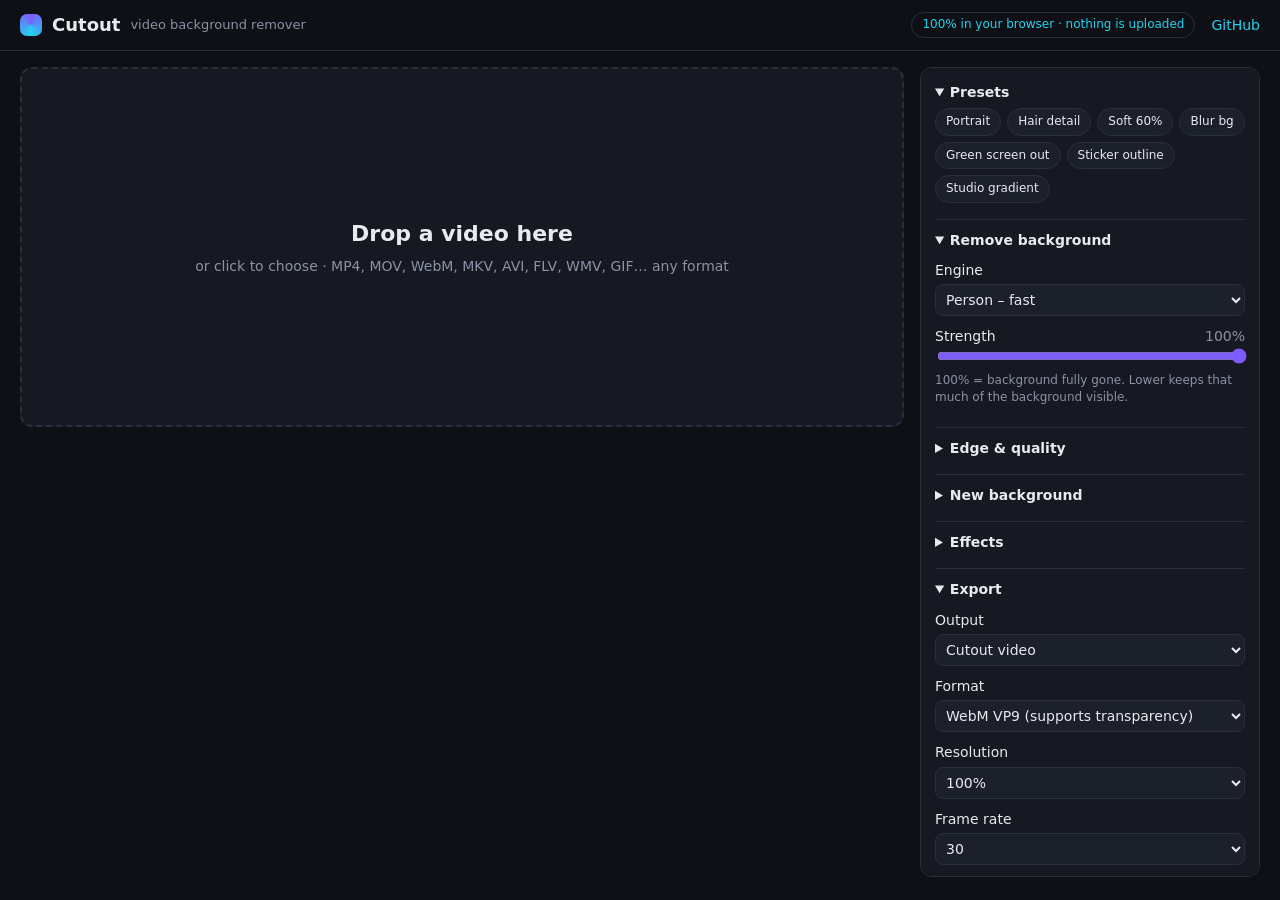
==== public/index.html @ 80744e6e "Add in-browser video background remover" ====
<!doctype html>
<html lang="en">
<head>
<meta charset="utf-8">
<meta name="viewport" content="width=device-width, initial-scale=1">
<title>Cutout – Video Background Remover</title>
<meta name="description" content="Remove video backgrounds in your browser. Any format, no upload, no signup. Adjustable strength, edge control, chroma key, transparent WebM export.">
<link rel="stylesheet" href="css/style.css">
</head>
<body>
<header class="top">
  <div class="brand"><span class="logo"></span> Cutout <small>video background remover</small></div>
  <div class="top-r">
    <span class="badge">100% in your browser · nothing is uploaded</span>
    <a href="https://github.com/atharva-khewle/video-bg-remover" target="_blank" rel="noopener">GitHub</a>
  </div>
</header>

<main class="layout">
  <section class="stage">
    <div id="drop" class="drop">
      <input id="file" type="file" accept="video/*,image/gif,.mkv,.avi,.flv,.wmv,.ts,.3gp,.mpg,.mpeg,.m2ts,.mts,.vob,.ogv,.mov,.m4v,.webm,.mp4">
      <div class="drop-in">
        <div class="big">Drop a video here</div>
        <div class="muted">or click to choose · MP4, MOV, WebM, MKV, AVI, FLV, WMV, GIF… any format</div>      </div>
    </div>

    <div id="player" class="player hidden">
      <div class="canvas-wrap" id="canvasWrap"><canvas id="out"></canvas><div id="busy" class="busy hidden"><div class="spin"></div><div id="busyText"></div><div class="bar"><i id="busyBar"></i></div></div></div>
      <div class="transport">
        <button id="play" title="Space">▶</button>
        <input id="seek" type="range" min="0" max="1000" value="0">
        <span id="time" class="muted">0:00 / 0:00</span>
        <button id="snap" title="Save current frame as PNG">PNG frame</button>
        <button id="newFile" class="ghost">New video</button>
      </div>
      <div class="views seg" id="views">
        <button data-view="result" class="on">Result</button>
        <button data-view="original">Original</button>
        <button data-view="mask">Matte</button>
        <button data-view="split">Split</button>
        <label class="inline"><input type="checkbox" data-k="checker" checked> checkerboard</label>
      </div>
    </div>

    <div id="exportCard" class="card hidden"></div>
  </section>

  <aside class="panel">
    <details open>
      <summary>Presets</summary>
      <div class="chips" id="presets"></div>
    </details>

    <details open>
      <summary>Remove background</summary>
      <label>Engine
        <select data-k="engine">
          <option value="selfie">Person – fast</option>
          <option value="multiclass">Person – detailed (hair, clothes)</option>
          <option value="deeplab">Objects / animals / vehicles</option>
          <option value="chroma">Chroma key (green/blue screen)</option>
        </select>
      </label>
      <div id="deeplabBox" class="hidden"><div class="muted">Keep these classes</div><div class="chips" id="classes"></div></div>
      <div id="chromaBox" class="hidden">
        <label>Key color <input type="color" data-k="keyColor"> <button id="pick" class="ghost sm" type="button">Pick from video</button></label>
        <label>Similarity <output></output><input type="range" data-k="keySim" min="0" max="0.8" step="0.01"></label>
        <label>Smoothness <output></output><input type="range" data-k="keySmooth" min="0" max="0.6" step="0.01"></label>
      </div>
      <label>Strength <output></output>
        <input type="range" data-k="strength" min="0" max="1" step="0.01">
        <span class="hint">100% = background fully gone. Lower keeps that much of the background visible.</span>
      </label>
    </details>

    <details>
      <summary>Edge &amp; quality</summary>
      <label>Edge shift <output></output><input type="range" data-k="edgeShift" min="-0.4" max="0.4" step="0.01"><span class="hint">+ grows subject, − shrinks it</span></label>
      <label>Edge softness <output></output><input type="range" data-k="softness" min="0.02" max="1" step="0.01"></label>
      <label>Feather <output></output><input type="range" data-k="feather" min="0" max="20" step="0.5"></label>
      <label>Temporal smoothing <output></output><input type="range" data-k="temporal" min="0" max="0.9" step="0.05"><span class="hint">Reduces flicker between frames</span></label>
      <label class="inline"><input type="checkbox" data-k="invert"> Invert (remove subject, keep background)</label>
    </details>

    <details>
      <summary>New background</summary>
      <label>Type
        <select data-k="bgType">
          <option value="transparent">Transparent</option>
          <option value="color">Solid color</option>
          <option value="gradient">Gradient</option>
          <option value="blur">Blurred original</option>
          <option value="image">Image</option>
        </select>
      </label>
      <div class="row">
        <label class="inline">Color <input type="color" data-k="bgColor"></label>
        <label class="inline">Color 2 <input type="color" data-k="bgColor2"></label>
        <button class="ghost sm" data-bg="#00ff00">Green</button>
        <button class="ghost sm" data-bg="#0000ff">Blue</button>
        <button class="ghost sm" data-bg="#ffffff">White</button>
        <button class="ghost sm" data-bg="#000000">Black</button>
      </div>
      <label>Blur amount <output></output><input type="range" data-k="bgBlur" min="2" max="60" step="1"></label>
      <label>Dim <output></output><input type="range" data-k="bgDim" min="0.2" max="1.2" step="0.05"></label>
      <label>Background image <input type="file" id="bgFile" accept="image/*"></label>
    </details>

    <details>
      <summary>Effects</summary>
      <label>Outline <output></output><input type="range" data-k="outline" min="0" max="12" step="1"></label>
      <label class="inline">Outline color <input type="color" data-k="outlineColor"></label>
      <label>Drop shadow <output></output><input type="range" data-k="shadow" min="0" max="40" step="1"></label>
    </details>

    <details open>
      <summary>Export</summary>
      <label>Output
        <select data-k="outMode"><option value="result">Cutout video</option><option value="mask">Matte (black/white mask)</option></select>
      </label>
      <label>Format <select id="fmt" data-k="format"></select></label>
      <label>Resolution <select data-k="scale"><option value="1">100%</option><option value="0.75">75%</option><option value="0.5">50%</option><option value="0.25">25%</option></select></label>
      <label>Frame rate <select data-k="fps"><option value="24">24</option><option value="30">30</option><option value="60">60</option></select></label>
      <label>Quality <select data-k="bitrate"><option value="3">Low (3 Mbps)</option><option value="8">Medium (8 Mbps)</option><option value="16">High (16 Mbps)</option><option value="30">Max (30 Mbps)</option></select></label>
      <label class="inline"><input type="checkbox" data-k="audio"> Include audio</label>
      <button id="exportBtn" class="primary">Remove background &amp; export</button>
      <div class="hint">Processing runs in real time and needs this tab visible. Transparent output needs WebM (Chrome/Edge/Firefox-recording).</div>
      <button id="reset" class="ghost sm">Reset all settings</button>
    </details>
  </aside>
</main>

<video id="video" playsinline crossorigin="anonymous"></video>
<script type="module" src="js/app.js"></script>
</body>
</html>
---- public/css/style.css ----
:root{
  --bg:#0e1015;--panel:#161922;--card:#1c202b;--line:#2a2f3d;--fg:#e8eaf0;--muted:#8b92a6;
  --accent:#7c5cff;--accent2:#22d3ee;--r:12px;
}
*{box-sizing:border-box}
html,body{margin:0;background:var(--bg);color:var(--fg);font:14px/1.45 system-ui,-apple-system,Segoe UI,Roboto,sans-serif}
.hidden{display:none!important}
.muted{color:var(--muted)}
a{color:var(--accent2);text-decoration:none}
.top{display:flex;justify-content:space-between;align-items:center;padding:12px 20px;border-bottom:1px solid var(--line);gap:12px;flex-wrap:wrap}
.brand{font-weight:700;font-size:18px;display:flex;align-items:center;gap:10px}
.brand small{font-weight:400;color:var(--muted);font-size:13px}
.logo{width:22px;height:22px;border-radius:7px;background:conic-gradient(var(--accent),var(--accent2),var(--accent))}
.top-r{display:flex;gap:16px;align-items:center}
.badge{font-size:12px;color:var(--accent2);border:1px solid var(--line);padding:3px 10px;border-radius:99px}
.layout{display:grid;grid-template-columns:minmax(0,1fr) 340px;gap:16px;padding:16px 20px;max-width:1500px;margin:auto}
@media(max-width:900px){.layout{grid-template-columns:1fr;padding:12px}}
.drop{position:relative;border:2px dashed var(--line);border-radius:var(--r);min-height:360px;display:grid;place-items:center;text-align:center;background:var(--panel);transition:.15s}
.drop.over{border-color:var(--accent);background:#1a1c2c}
.drop input{position:absolute;inset:0;opacity:0;cursor:pointer;width:100%;height:100%}
.drop .big{font-size:22px;font-weight:600;margin-bottom:6px}
.drop button{position:relative;z-index:2;margin-top:16px}
.player{background:var(--panel);border-radius:var(--r);padding:12px;border:1px solid var(--line)}
.canvas-wrap{position:relative;display:grid;place-items:center;border-radius:8px;overflow:hidden;background:#000;min-height:200px}
.canvas-wrap.checker{background:conic-gradient(#2b2f3b 25%,#3a3f4e 0 50%,#2b2f3b 0 75%,#3a3f4e 0) 0 0/24px 24px}
#out{max-width:100%;max-height:68vh;display:block}
.busy{position:absolute;inset:0;background:#000b;display:grid;place-content:center;justify-items:center;gap:10px;text-align:center;padding:20px}
.spin{width:30px;height:30px;border:3px solid #fff3;border-top-color:var(--accent2);border-radius:50%;animation:s 1s linear infinite}
@keyframes s{to{transform:rotate(360deg)}}
.bar{width:260px;height:6px;border-radius:9px;background:#fff2;overflow:hidden}
.bar i{display:block;height:100%;width:0;background:linear-gradient(90deg,var(--accent),var(--accent2))}
.transport{display:flex;gap:10px;align-items:center;margin-top:10px}
.transport input[type=range]{flex:1}
.views{margin-top:10px;display:flex;gap:6px;align-items:center;flex-wrap:wrap}
.seg button.on{background:var(--accent);border-color:var(--accent)}
button,select,input[type=text]{font:inherit}
button{background:var(--card);color:var(--fg);border:1px solid var(--line);border-radius:8px;padding:7px 12px;cursor:pointer}
button:hover{border-color:var(--accent)}
button.ghost{background:transparent}
button.sm{padding:3px 8px;font-size:12px}
button.primary{background:linear-gradient(90deg,var(--accent),#5b8cff);border:0;font-weight:600;padding:11px;width:100%;margin-top:6px}
button:disabled{opacity:.5;cursor:not-allowed}
.panel{background:var(--panel);border:1px solid var(--line);border-radius:var(--r);padding:4px 14px;align-self:start;max-height:calc(100vh - 90px);overflow:auto;position:sticky;top:12px}
@media(max-width:900px){.panel{position:static;max-height:none}}
details{border-bottom:1px solid var(--line);padding:10px 0}
details:last-child{border:0}
summary{cursor:pointer;font-weight:600;margin-bottom:6px}
.panel label{display:block;margin:10px 0;position:relative}
.panel label.inline{display:flex;gap:8px;align-items:center}
.panel label output{float:right;color:var(--muted);font-variant-numeric:tabular-nums}
.panel select,.panel input[type=file]{width:100%;margin-top:4px;background:var(--card);color:var(--fg);border:1px solid var(--line);border-radius:8px;padding:6px}
.panel input[type=range],.transport input[type=range]{width:100%;accent-color:var(--accent)}
input[type=color]{width:34px;height:26px;border:1px solid var(--line);background:none;padding:0;border-radius:6px}
.hint{display:block;color:var(--muted);font-size:12px;margin-top:2px}
.row{display:flex;gap:6px;flex-wrap:wrap;align-items:center}
.chips{display:flex;flex-wrap:wrap;gap:6px;margin:6px 0}
.chips button,.chips label{border-radius:99px;padding:4px 10px;font-size:12px}
.chips label{margin:0!important;border:1px solid var(--line);cursor:pointer;display:inline-flex!important;gap:4px;align-items:center}
.chips label:has(input:checked){background:var(--accent);border-color:var(--accent)}
.chips label input{display:none}
.card{background:var(--panel);border:1px solid var(--line);border-radius:var(--r);padding:14px;margin-top:14px}
.card video{max-width:100%;max-height:50vh;border-radius:8px;background:conic-gradient(#2b2f3b 25%,#3a3f4e 0 50%,#2b2f3b 0 75%,#3a3f4e 0) 0 0/24px 24px}
.card .row{margin-top:10px}
#video{position:fixed;left:-9999px;top:0;width:2px;height:2px;opacity:0;pointer-events:none}
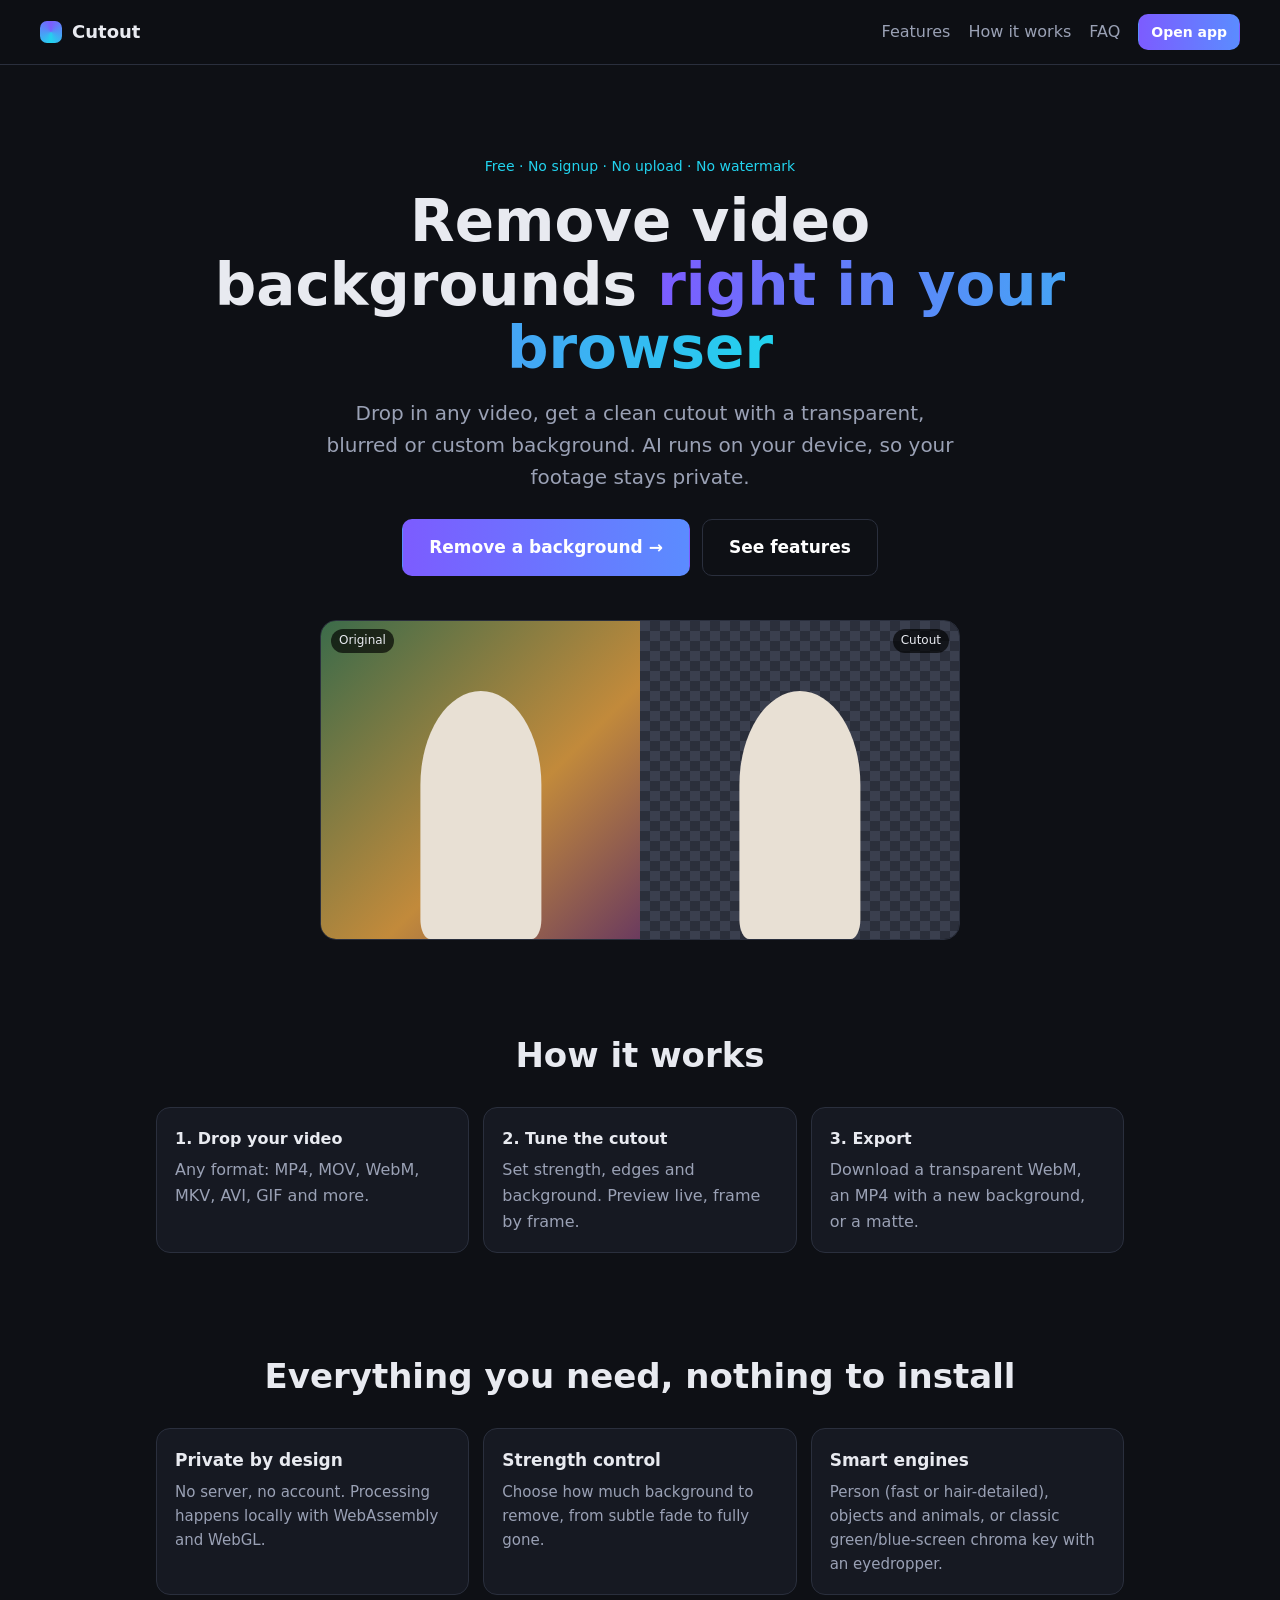
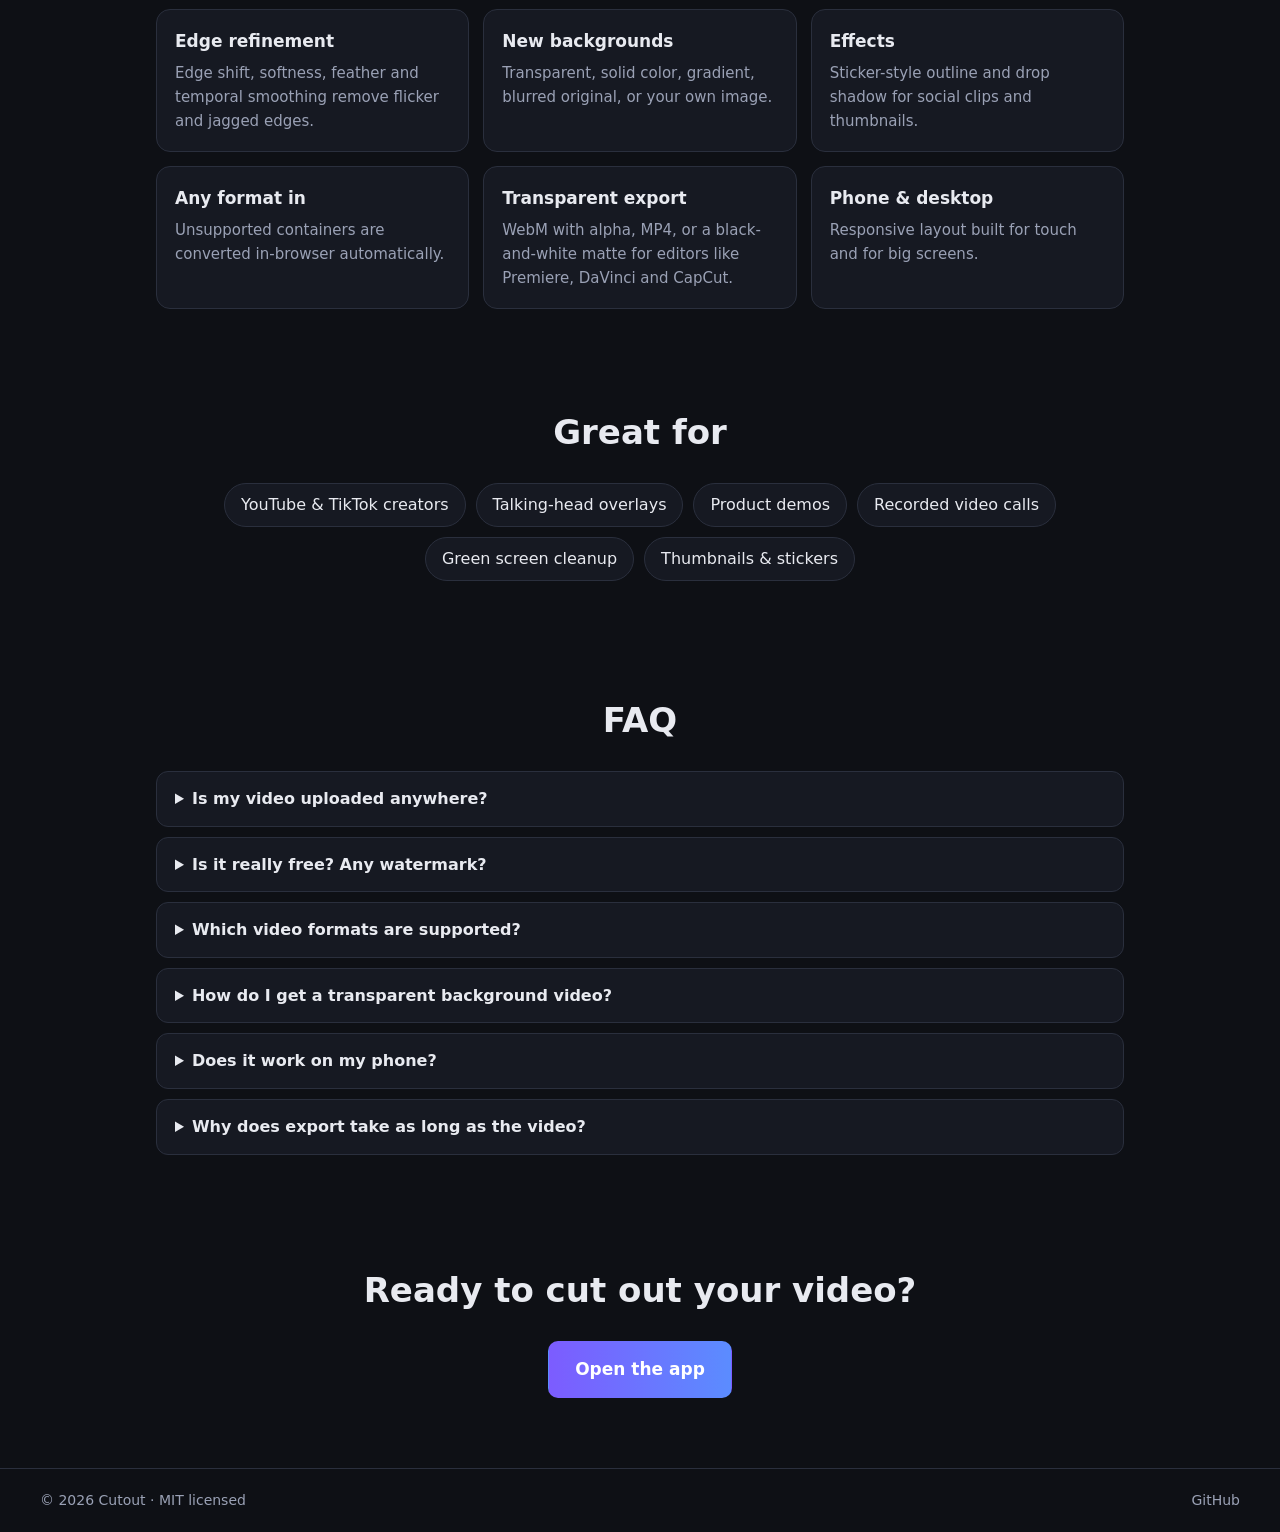
==== commit 6ef20c63: "Add SEO landing page, move app to /app, mobile-friendly layout" ====
--- a/public/index.html
+++ b/public/index.html
@@ -2,136 +2,92 @@
 <html lang="en">
 <head>
 <meta charset="utf-8">
-<meta name="viewport" content="width=device-width, initial-scale=1">
-<title>Cutout – Video Background Remover</title>
-<meta name="description" content="Remove video backgrounds in your browser. Any format, no upload, no signup. Adjustable strength, edge control, chroma key, transparent WebM export.">
-<link rel="stylesheet" href="css/style.css">
+<meta name="viewport" content="width=device-width, initial-scale=1, viewport-fit=cover">
+<meta name="theme-color" content="#0e1015">
+<title>Free Video Background Remover – Online, No Signup, Private | Cutout</title>
+<meta name="description" content="Remove the background from any video free in your browser. No signup, no upload, no watermark. Export transparent WebM, adjust strength and edges, chroma key, blur or replace backgrounds.">
+<link rel="canonical" href="https://video-bg-remover.ak-projects-101.workers.dev/">
+<meta property="og:type" content="website">
+<meta property="og:title" content="Free Video Background Remover – runs in your browser">
+<meta property="og:description" content="No signup, no upload, no watermark. Remove video backgrounds with AI, right on your device.">
+<meta property="og:url" content="https://video-bg-remover.ak-projects-101.workers.dev/">
+<meta name="twitter:card" content="summary">
+<link rel="stylesheet" href="css/landing.css">
+<script type="application/ld+json">
+{"@context":"https://schema.org","@graph":[
+{"@type":"WebApplication","name":"Cutout – Video Background Remover","url":"https://video-bg-remover.ak-projects-101.workers.dev/","applicationCategory":"MultimediaApplication","operatingSystem":"Any (modern browser)","offers":{"@type":"Offer","price":"0","priceCurrency":"USD"},"description":"Free in-browser video background remover with adjustable strength, chroma key and transparent WebM export."},
+{"@type":"FAQPage","mainEntity":[
+{"@type":"Question","name":"Is my video uploaded anywhere?","acceptedAnswer":{"@type":"Answer","text":"No. All processing runs locally in your browser with WebAssembly and WebGL. Your video never leaves your device."}},
+{"@type":"Question","name":"Is it really free? Is there a watermark?","acceptedAnswer":{"@type":"Answer","text":"It is free, needs no account and adds no watermark."}},
+{"@type":"Question","name":"Which video formats are supported?","acceptedAnswer":{"@type":"Answer","text":"MP4, MOV, WebM, MKV, AVI, FLV, WMV, GIF and more. Formats your browser cannot play are converted automatically in the browser."}},
+{"@type":"Question","name":"How do I get a transparent background video?","acceptedAnswer":{"@type":"Answer","text":"Keep the background set to Transparent and export as WebM (VP9 or VP8). WebM keeps the alpha channel."}},
+{"@type":"Question","name":"Does it work on my phone?","acceptedAnswer":{"@type":"Answer","text":"Yes, on modern mobile browsers. Chrome on Android works best; long or high-resolution clips process faster on a laptop."}}
+]}]}
+</script>
 </head>
 <body>
-<header class="top">
-  <div class="brand"><span class="logo"></span> Cutout <small>video background remover</small></div>
-  <div class="top-r">
-    <span class="badge">100% in your browser · nothing is uploaded</span>
-    <a href="https://github.com/atharva-khewle/video-bg-remover" target="_blank" rel="noopener">GitHub</a>
-  </div>
+<header class="nav">
+  <a class="brand" href="/"><span class="logo"></span> Cutout</a>
+  <nav><a href="#features">Features</a><a href="#how">How it works</a><a href="#faq">FAQ</a><a class="btn sm" href="app/">Open app</a></nav>
 </header>
 
-<main class="layout">
-  <section class="stage">
-    <div id="drop" class="drop">
-      <input id="file" type="file" accept="video/*,image/gif,.mkv,.avi,.flv,.wmv,.ts,.3gp,.mpg,.mpeg,.m2ts,.mts,.vob,.ogv,.mov,.m4v,.webm,.mp4">
-      <div class="drop-in">
-        <div class="big">Drop a video here</div>
-        <div class="muted">or click to choose · MP4, MOV, WebM, MKV, AVI, FLV, WMV, GIF… any format</div>      </div>
-    </div>
+<main>
+<section class="hero">
+  <p class="eyebrow">Free · No signup · No upload · No watermark</p>
+  <h1>Remove video backgrounds <span class="grad">right in your browser</span></h1>
+  <p class="lead">Drop in any video, get a clean cutout with a transparent, blurred or custom background. AI runs on your device, so your footage stays private.</p>
+  <div class="cta"><a class="btn big" href="app/">Remove a background →</a><a class="btn ghost big" href="#features">See features</a></div>
+  <div class="demo" aria-hidden="true">
+    <div class="half orig"><div class="person"></div><span class="demo-label">Original</span></div>
+    <div class="half cut"><div class="person"></div><span class="demo-label r">Cutout</span></div>
+  </div>
+</section>
 
-    <div id="player" class="player hidden">
-      <div class="canvas-wrap" id="canvasWrap"><canvas id="out"></canvas><div id="busy" class="busy hidden"><div class="spin"></div><div id="busyText"></div><div class="bar"><i id="busyBar"></i></div></div></div>
-      <div class="transport">
-        <button id="play" title="Space">▶</button>
-        <input id="seek" type="range" min="0" max="1000" value="0">
-        <span id="time" class="muted">0:00 / 0:00</span>
-        <button id="snap" title="Save current frame as PNG">PNG frame</button>
-        <button id="newFile" class="ghost">New video</button>
-      </div>
-      <div class="views seg" id="views">
-        <button data-view="result" class="on">Result</button>
-        <button data-view="original">Original</button>
-        <button data-view="mask">Matte</button>
-        <button data-view="split">Split</button>
-        <label class="inline"><input type="checkbox" data-k="checker" checked> checkerboard</label>
-      </div>
-    </div>
+<section id="how" class="wrap">
+  <h2>How it works</h2>
+  <ol class="steps">
+    <li><b>1. Drop your video</b><span>Any format: MP4, MOV, WebM, MKV, AVI, GIF and more.</span></li>
+    <li><b>2. Tune the cutout</b><span>Set strength, edges and background. Preview live, frame by frame.</span></li>
+    <li><b>3. Export</b><span>Download a transparent WebM, an MP4 with a new background, or a matte.</span></li>
+  </ol>
+</section>
 
-    <div id="exportCard" class="card hidden"></div>
-  </section>
+<section id="features" class="wrap">
+  <h2>Everything you need, nothing to install</h2>
+  <div class="grid">
+    <article><h3>Private by design</h3><p>No server, no account. Processing happens locally with WebAssembly and WebGL.</p></article>
+    <article><h3>Strength control</h3><p>Choose how much background to remove, from subtle fade to fully gone.</p></article>
+    <article><h3>Smart engines</h3><p>Person (fast or hair-detailed), objects and animals, or classic green/blue-screen chroma key with an eyedropper.</p></article>
+    <article><h3>Edge refinement</h3><p>Edge shift, softness, feather and temporal smoothing remove flicker and jagged edges.</p></article>
+    <article><h3>New backgrounds</h3><p>Transparent, solid color, gradient, blurred original, or your own image.</p></article>
+    <article><h3>Effects</h3><p>Sticker-style outline and drop shadow for social clips and thumbnails.</p></article>
+    <article><h3>Any format in</h3><p>Unsupported containers are converted in-browser automatically.</p></article>
+    <article><h3>Transparent export</h3><p>WebM with alpha, MP4, or a black-and-white matte for editors like Premiere, DaVinci and CapCut.</p></article>
+    <article><h3>Phone &amp; desktop</h3><p>Responsive layout built for touch and for big screens.</p></article>
+  </div>
+</section>
 
-  <aside class="panel">
-    <details open>
-      <summary>Presets</summary>
-      <div class="chips" id="presets"></div>
-    </details>
+<section class="wrap">
+  <h2>Great for</h2>
+  <ul class="tags"><li>YouTube &amp; TikTok creators</li><li>Talking-head overlays</li><li>Product demos</li><li>Recorded video calls</li><li>Green screen cleanup</li><li>Thumbnails &amp; stickers</li></ul>
+</section>
 
-    <details open>
-      <summary>Remove background</summary>
-      <label>Engine
-        <select data-k="engine">
-          <option value="selfie">Person – fast</option>
-          <option value="multiclass">Person – detailed (hair, clothes)</option>
-          <option value="deeplab">Objects / animals / vehicles</option>
-          <option value="chroma">Chroma key (green/blue screen)</option>
-        </select>
-      </label>
-      <div id="deeplabBox" class="hidden"><div class="muted">Keep these classes</div><div class="chips" id="classes"></div></div>
-      <div id="chromaBox" class="hidden">
-        <label>Key color <input type="color" data-k="keyColor"> <button id="pick" class="ghost sm" type="button">Pick from video</button></label>
-        <label>Similarity <output></output><input type="range" data-k="keySim" min="0" max="0.8" step="0.01"></label>
-        <label>Smoothness <output></output><input type="range" data-k="keySmooth" min="0" max="0.6" step="0.01"></label>
-      </div>
-      <label>Strength <output></output>
-        <input type="range" data-k="strength" min="0" max="1" step="0.01">
-        <span class="hint">100% = background fully gone. Lower keeps that much of the background visible.</span>
-      </label>
-    </details>
+<section id="faq" class="wrap">
+  <h2>FAQ</h2>
+  <details><summary>Is my video uploaded anywhere?</summary><p>No. Everything runs locally in your browser. Your video never leaves your device.</p></details>
+  <details><summary>Is it really free? Any watermark?</summary><p>Free, no account, no watermark.</p></details>
+  <details><summary>Which video formats are supported?</summary><p>MP4, MOV, WebM, MKV, AVI, FLV, WMV, GIF and more. Formats your browser cannot play are converted automatically (a ~30&nbsp;MB converter downloads once).</p></details>
+  <details><summary>How do I get a transparent background video?</summary><p>Keep the background on Transparent and export as WebM. WebM keeps the alpha channel; MP4 cannot.</p></details>
+  <details><summary>Does it work on my phone?</summary><p>Yes, on modern mobile browsers. Chrome on Android works best. Export runs in real time and needs the tab open, so keep clips short on phones.</p></details>
+  <details><summary>Why does export take as long as the video?</summary><p>The cutout is recorded live while the video plays, which also keeps audio in sync.</p></details>
+</section>
 
-    <details>
-      <summary>Edge &amp; quality</summary>
-      <label>Edge shift <output></output><input type="range" data-k="edgeShift" min="-0.4" max="0.4" step="0.01"><span class="hint">+ grows subject, − shrinks it</span></label>
-      <label>Edge softness <output></output><input type="range" data-k="softness" min="0.02" max="1" step="0.01"></label>
-      <label>Feather <output></output><input type="range" data-k="feather" min="0" max="20" step="0.5"></label>
-      <label>Temporal smoothing <output></output><input type="range" data-k="temporal" min="0" max="0.9" step="0.05"><span class="hint">Reduces flicker between frames</span></label>
-      <label class="inline"><input type="checkbox" data-k="invert"> Invert (remove subject, keep background)</label>
-    </details>
-
-    <details>
-      <summary>New background</summary>
-      <label>Type
-        <select data-k="bgType">
-          <option value="transparent">Transparent</option>
-          <option value="color">Solid color</option>
-          <option value="gradient">Gradient</option>
-          <option value="blur">Blurred original</option>
-          <option value="image">Image</option>
-        </select>
-      </label>
-      <div class="row">
-        <label class="inline">Color <input type="color" data-k="bgColor"></label>
-        <label class="inline">Color 2 <input type="color" data-k="bgColor2"></label>
-        <button class="ghost sm" data-bg="#00ff00">Green</button>
-        <button class="ghost sm" data-bg="#0000ff">Blue</button>
-        <button class="ghost sm" data-bg="#ffffff">White</button>
-        <button class="ghost sm" data-bg="#000000">Black</button>
-      </div>
-      <label>Blur amount <output></output><input type="range" data-k="bgBlur" min="2" max="60" step="1"></label>
-      <label>Dim <output></output><input type="range" data-k="bgDim" min="0.2" max="1.2" step="0.05"></label>
-      <label>Background image <input type="file" id="bgFile" accept="image/*"></label>
-    </details>
-
-    <details>
-      <summary>Effects</summary>
-      <label>Outline <output></output><input type="range" data-k="outline" min="0" max="12" step="1"></label>
-      <label class="inline">Outline color <input type="color" data-k="outlineColor"></label>
-      <label>Drop shadow <output></output><input type="range" data-k="shadow" min="0" max="40" step="1"></label>
-    </details>
-
-    <details open>
-      <summary>Export</summary>
-      <label>Output
-        <select data-k="outMode"><option value="result">Cutout video</option><option value="mask">Matte (black/white mask)</option></select>
-      </label>
-      <label>Format <select id="fmt" data-k="format"></select></label>
-      <label>Resolution <select data-k="scale"><option value="1">100%</option><option value="0.75">75%</option><option value="0.5">50%</option><option value="0.25">25%</option></select></label>
-      <label>Frame rate <select data-k="fps"><option value="24">24</option><option value="30">30</option><option value="60">60</option></select></label>
-      <label>Quality <select data-k="bitrate"><option value="3">Low (3 Mbps)</option><option value="8">Medium (8 Mbps)</option><option value="16">High (16 Mbps)</option><option value="30">Max (30 Mbps)</option></select></label>
-      <label class="inline"><input type="checkbox" data-k="audio"> Include audio</label>
-      <button id="exportBtn" class="primary">Remove background &amp; export</button>
-      <div class="hint">Processing runs in real time and needs this tab visible. Transparent output needs WebM (Chrome/Edge/Firefox-recording).</div>
-      <button id="reset" class="ghost sm">Reset all settings</button>
-    </details>
-  </aside>
+<section class="final">
+  <h2>Ready to cut out your video?</h2>
+  <a class="btn big" href="app/">Open the app</a>
+</section>
 </main>
 
-<video id="video" playsinline crossorigin="anonymous"></video>
-<script type="module" src="js/app.js"></script>
+<footer><span>© 2026 Cutout · MIT licensed</span><a href="https://github.com/atharva-khewle/video-bg-remover" target="_blank" rel="noopener">GitHub</a></footer>
 </body>
 </html>
--- a/public/css/landing.css
+++ b/public/css/landing.css
@@ -0,0 +1,50 @@
+:root{--bg:#0e1015;--panel:#161922;--line:#2a2f3d;--fg:#e8eaf0;--muted:#9aa1b5;--accent:#7c5cff;--accent2:#22d3ee}
+*{box-sizing:border-box}
+html{scroll-behavior:smooth}
+body{margin:0;background:var(--bg);color:var(--fg);font:16px/1.6 system-ui,-apple-system,Segoe UI,Roboto,sans-serif}
+a{color:inherit;text-decoration:none}
+.nav{display:flex;justify-content:space-between;align-items:center;padding:14px clamp(14px,4vw,40px);position:sticky;top:0;background:#0e1015e6;backdrop-filter:blur(8px);border-bottom:1px solid var(--line);z-index:10}
+.nav nav{display:flex;gap:18px;align-items:center}
+.nav nav a:not(.btn){color:var(--muted)}
+.brand{font-weight:700;font-size:18px;display:flex;gap:10px;align-items:center}
+.logo{width:22px;height:22px;border-radius:7px;background:conic-gradient(var(--accent),var(--accent2),var(--accent))}
+.btn{display:inline-block;background:linear-gradient(90deg,var(--accent),#5b8cff);color:#fff;padding:9px 16px;border-radius:10px;font-weight:600;border:1px solid transparent}
+.btn.sm{padding:6px 12px;font-size:14px}
+.btn.big{padding:14px 26px;font-size:17px}
+.btn.ghost{background:transparent;border-color:var(--line)}
+.hero{text-align:center;padding:clamp(40px,8vw,90px) 16px 40px;max-width:900px;margin:auto}
+.eyebrow{color:var(--accent2);font-size:14px;margin:0 0 12px}
+h1{font-size:clamp(32px,6vw,58px);line-height:1.1;margin:0 0 16px}
+.grad{background:linear-gradient(90deg,var(--accent),var(--accent2));-webkit-background-clip:text;background-clip:text;color:transparent}
+.lead{color:var(--muted);font-size:clamp(16px,2.4vw,20px);max-width:640px;margin:0 auto 26px}
+.cta{display:flex;gap:12px;justify-content:center;flex-wrap:wrap}
+.demo{display:grid;grid-template-columns:1fr 1fr;margin:44px auto 0;max-width:640px;aspect-ratio:16/8;border-radius:16px;overflow:hidden;border:1px solid var(--line)}
+.half{position:relative}
+.half.orig{background:linear-gradient(135deg,#3b6b4a,#c28a3b 60%,#6b3b5e)}
+.half.cut{background:conic-gradient(#2b2f3b 25%,#3a3f4e 0 50%,#2b2f3b 0 75%,#3a3f4e 0) 0 0/20px 20px}
+.person{position:absolute;left:50%;bottom:0;width:38%;height:78%;transform:translateX(-50%);background:#e8e0d4;border-radius:50% 50% 8% 8%/38% 38% 8% 8%}
+.demo-label{position:absolute;left:10px;top:8px;font-size:12px;background:#000a;padding:2px 8px;border-radius:99px}
+.demo-label.r{left:auto;right:10px}
+.wrap{max-width:1000px;margin:auto;padding:48px 16px}
+h2{font-size:clamp(24px,4vw,34px);margin:0 0 24px;text-align:center}
+.steps{list-style:none;padding:0;margin:0;display:grid;grid-template-columns:repeat(3,1fr);gap:14px}
+.steps li{background:var(--panel);border:1px solid var(--line);border-radius:14px;padding:18px}
+.steps b{display:block;margin-bottom:6px}
+.steps span{color:var(--muted)}
+.grid{display:grid;grid-template-columns:repeat(3,1fr);gap:14px}
+article{background:var(--panel);border:1px solid var(--line);border-radius:14px;padding:18px}
+article h3{margin:0 0 6px;font-size:17px}
+article p{margin:0;color:var(--muted);font-size:15px}
+.tags{list-style:none;display:flex;flex-wrap:wrap;gap:10px;justify-content:center;padding:0}
+.tags li{border:1px solid var(--line);padding:8px 16px;border-radius:99px;background:var(--panel)}
+#faq details{background:var(--panel);border:1px solid var(--line);border-radius:12px;padding:14px 18px;margin-bottom:10px}
+#faq summary{cursor:pointer;font-weight:600}
+#faq p{color:var(--muted);margin:10px 0 0}
+.final{text-align:center;padding:50px 16px 70px}
+footer{display:flex;justify-content:space-between;gap:12px;flex-wrap:wrap;padding:20px clamp(14px,4vw,40px);border-top:1px solid var(--line);color:var(--muted);font-size:14px}
+@media(max-width:760px){
+  .steps,.grid{grid-template-columns:1fr}
+  .nav nav a:not(.btn){display:none}
+  .btn.big{width:100%;text-align:center}
+  .cta{flex-direction:column}
+}
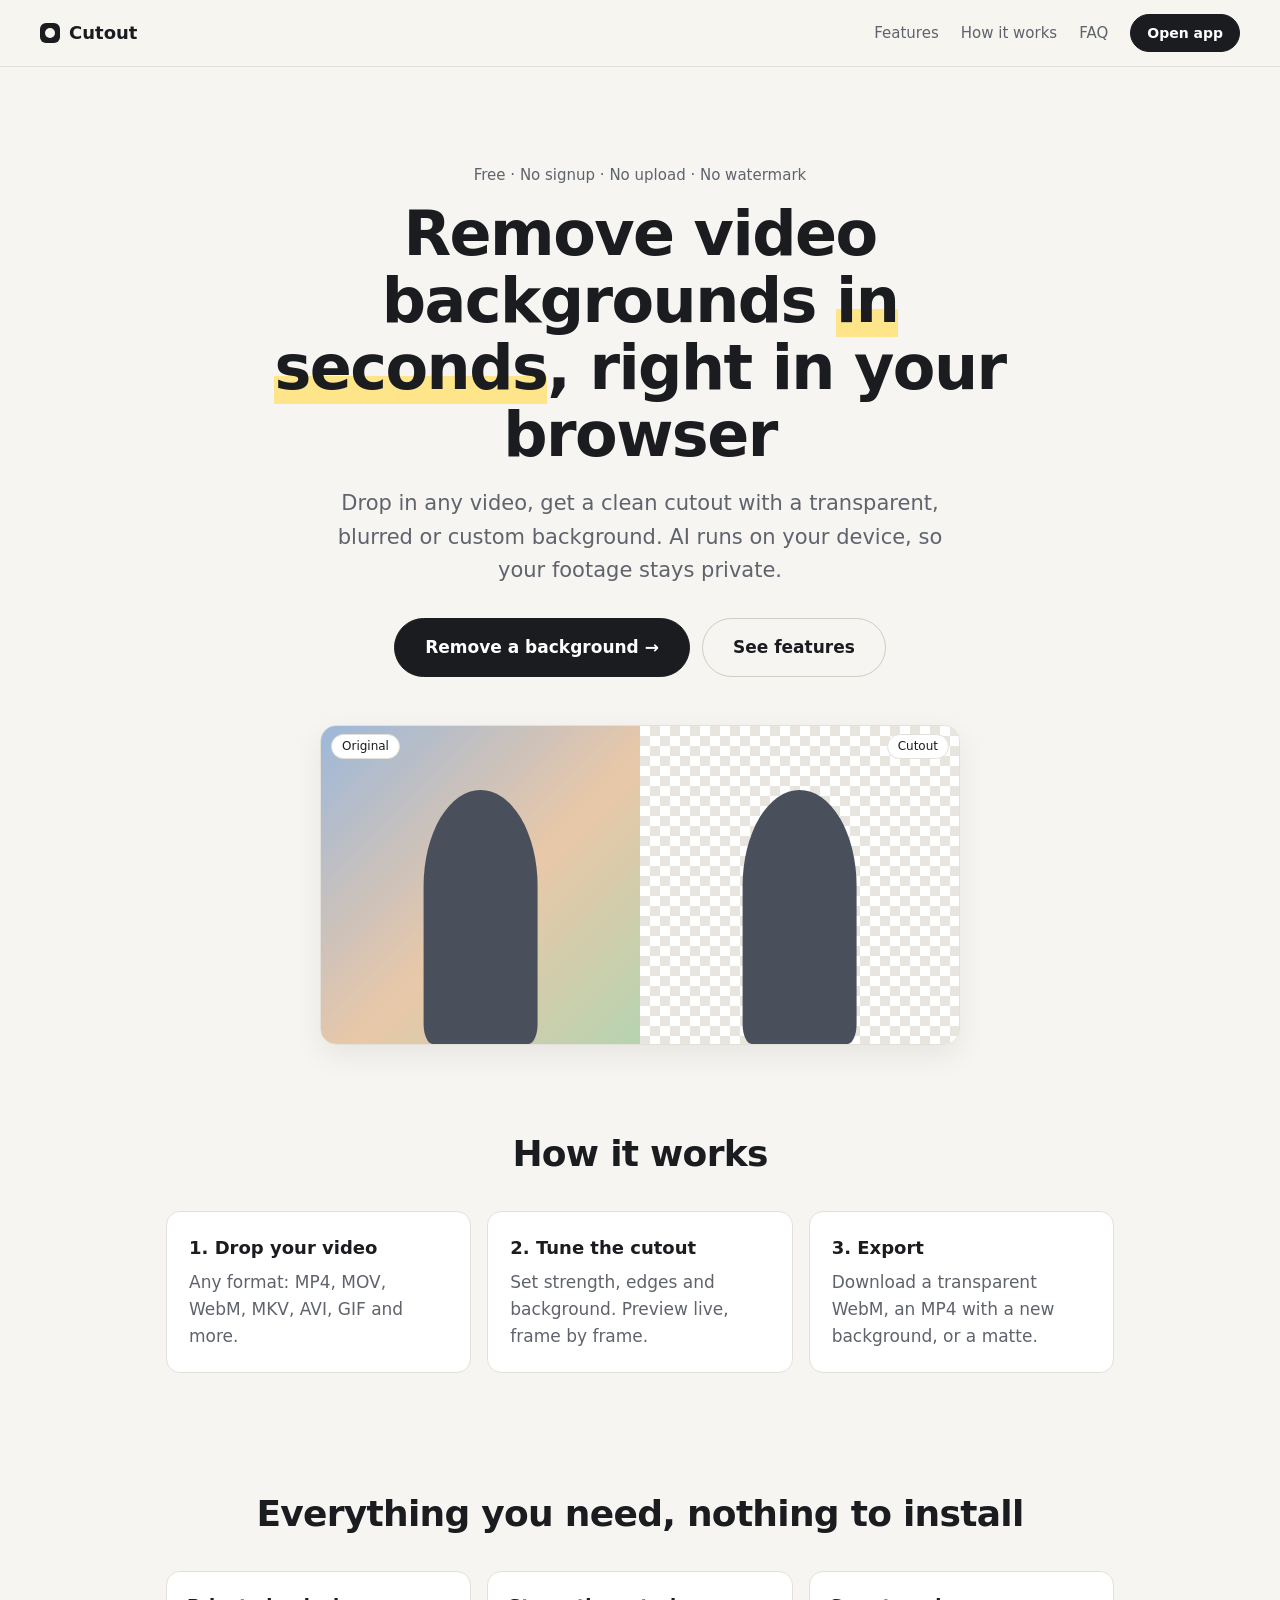
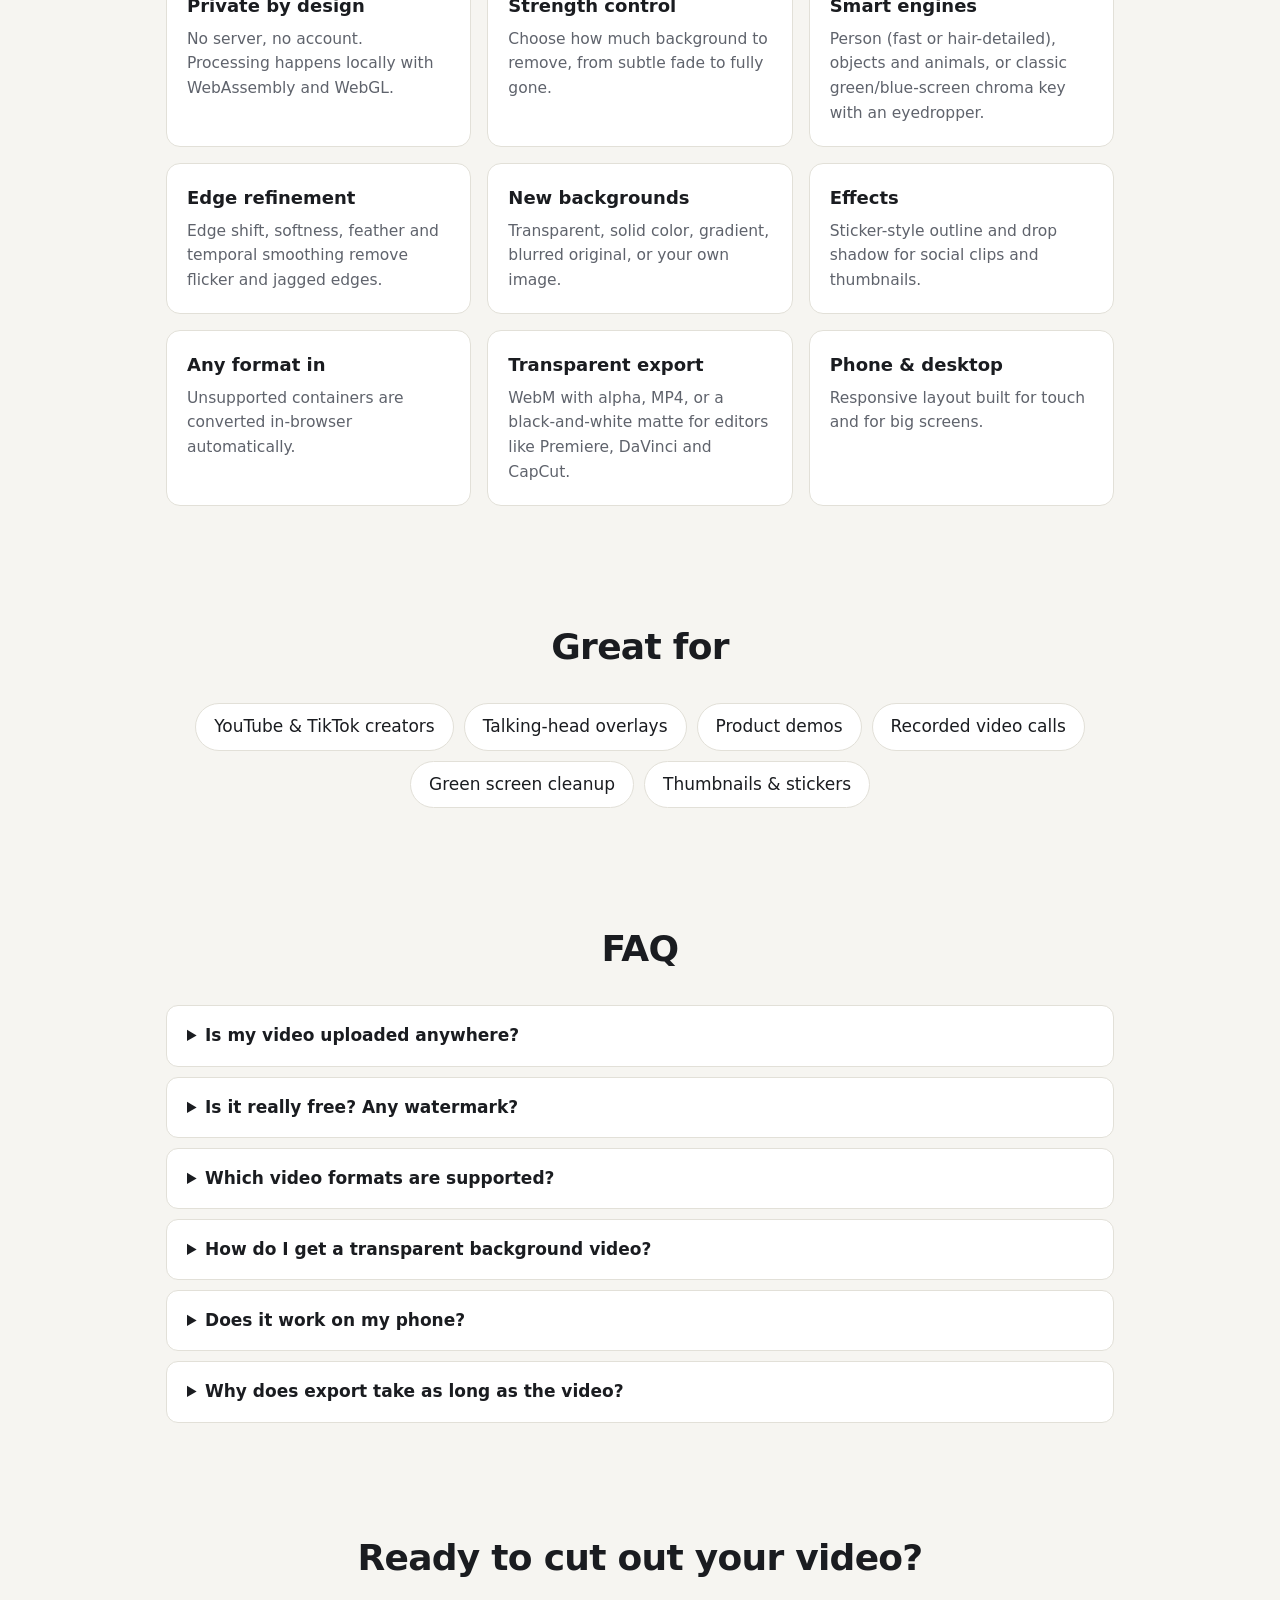
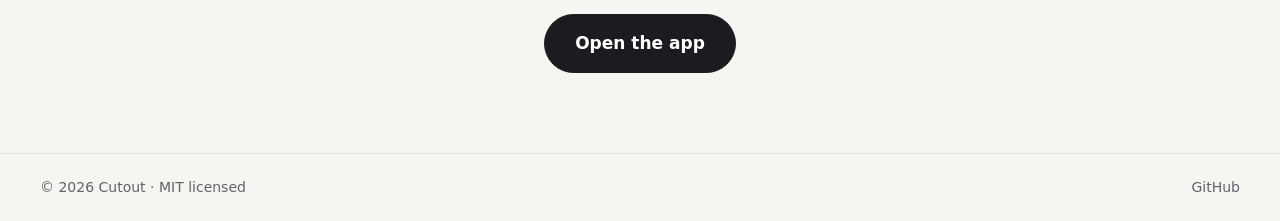
==== commit 5bb40d52: "Fix inverted person mask, simplify UI with 5 looks and plain-language advanced settings" ====
--- a/public/index.html
+++ b/public/index.html
@@ -34,7 +34,7 @@
 <main>
 <section class="hero">
   <p class="eyebrow">Free · No signup · No upload · No watermark</p>
-  <h1>Remove video backgrounds <span class="grad">right in your browser</span></h1>
+  <h1>Remove video backgrounds <em>in seconds</em>, right in your browser</h1>
   <p class="lead">Drop in any video, get a clean cutout with a transparent, blurred or custom background. AI runs on your device, so your footage stays private.</p>
   <div class="cta"><a class="btn big" href="app/">Remove a background →</a><a class="btn ghost big" href="#features">See features</a></div>
   <div class="demo" aria-hidden="true">
--- a/public/css/landing.css
+++ b/public/css/landing.css
@@ -1,50 +1,55 @@
-:root{--bg:#0e1015;--panel:#161922;--line:#2a2f3d;--fg:#e8eaf0;--muted:#9aa1b5;--accent:#7c5cff;--accent2:#22d3ee}
+:root{--bg:#f6f5f1;--card:#fff;--line:#e2e0d8;--ink:#1a1c20;--muted:#5f636c;--accent:#1f6feb}
 *{box-sizing:border-box}
 html{scroll-behavior:smooth}
-body{margin:0;background:var(--bg);color:var(--fg);font:16px/1.6 system-ui,-apple-system,Segoe UI,Roboto,sans-serif}
+body{margin:0;background:var(--bg);color:var(--ink);font:17px/1.6 system-ui,-apple-system,"Segoe UI",Roboto,sans-serif}
 a{color:inherit;text-decoration:none}
-.nav{display:flex;justify-content:space-between;align-items:center;padding:14px clamp(14px,4vw,40px);position:sticky;top:0;background:#0e1015e6;backdrop-filter:blur(8px);border-bottom:1px solid var(--line);z-index:10}
-.nav nav{display:flex;gap:18px;align-items:center}
+.nav{display:flex;justify-content:space-between;align-items:center;padding:14px clamp(16px,4vw,40px);position:sticky;top:0;background:#f6f5f1ee;backdrop-filter:blur(8px);border-bottom:1px solid var(--line);z-index:10}
+.nav nav{display:flex;gap:22px;align-items:center;font-size:15px}
 .nav nav a:not(.btn){color:var(--muted)}
-.brand{font-weight:700;font-size:18px;display:flex;gap:10px;align-items:center}
-.logo{width:22px;height:22px;border-radius:7px;background:conic-gradient(var(--accent),var(--accent2),var(--accent))}
-.btn{display:inline-block;background:linear-gradient(90deg,var(--accent),#5b8cff);color:#fff;padding:9px 16px;border-radius:10px;font-weight:600;border:1px solid transparent}
-.btn.sm{padding:6px 12px;font-size:14px}
-.btn.big{padding:14px 26px;font-size:17px}
-.btn.ghost{background:transparent;border-color:var(--line)}
-.hero{text-align:center;padding:clamp(40px,8vw,90px) 16px 40px;max-width:900px;margin:auto}
-.eyebrow{color:var(--accent2);font-size:14px;margin:0 0 12px}
-h1{font-size:clamp(32px,6vw,58px);line-height:1.1;margin:0 0 16px}
-.grad{background:linear-gradient(90deg,var(--accent),var(--accent2));-webkit-background-clip:text;background-clip:text;color:transparent}
-.lead{color:var(--muted);font-size:clamp(16px,2.4vw,20px);max-width:640px;margin:0 auto 26px}
+.nav nav a:not(.btn):hover{color:var(--ink)}
+.brand{font-weight:700;font-size:18px;display:flex;gap:9px;align-items:center}
+.logo{width:20px;height:20px;border-radius:6px;background:var(--ink);position:relative;display:inline-block}
+.logo::after{content:"";position:absolute;inset:5px;border-radius:50%;background:var(--bg)}
+.btn{display:inline-block;background:var(--ink);color:#fff;padding:9px 18px;border-radius:99px;font-weight:600;font-size:15px;border:1.5px solid var(--ink)}
+.btn:hover{background:#000}
+.btn.sm{padding:7px 16px;font-size:14px}
+.btn.big{padding:15px 30px;font-size:17px}
+.btn.ghost{background:transparent;color:var(--ink);border-color:#cfccc2}
+.btn.ghost:hover{background:#efede6}
+.hero{text-align:center;padding:clamp(44px,8vw,96px) 16px 24px;max-width:860px;margin:auto}
+.eyebrow{color:var(--muted);font-size:15px;margin:0 0 14px}
+h1{font-size:clamp(34px,6.4vw,62px);line-height:1.08;margin:0 0 18px;letter-spacing:-.025em}
+h1 em{font-style:normal;background:linear-gradient(transparent 62%,#ffe58a 62%)}
+.lead{color:var(--muted);font-size:clamp(17px,2.4vw,21px);max-width:620px;margin:0 auto 30px}
 .cta{display:flex;gap:12px;justify-content:center;flex-wrap:wrap}
-.demo{display:grid;grid-template-columns:1fr 1fr;margin:44px auto 0;max-width:640px;aspect-ratio:16/8;border-radius:16px;overflow:hidden;border:1px solid var(--line)}
+.demo{display:grid;grid-template-columns:1fr 1fr;margin:48px auto 0;max-width:640px;aspect-ratio:16/8;border-radius:16px;overflow:hidden;border:1px solid var(--line);box-shadow:0 10px 30px #0001}
 .half{position:relative}
-.half.orig{background:linear-gradient(135deg,#3b6b4a,#c28a3b 60%,#6b3b5e)}
-.half.cut{background:conic-gradient(#2b2f3b 25%,#3a3f4e 0 50%,#2b2f3b 0 75%,#3a3f4e 0) 0 0/20px 20px}
-.person{position:absolute;left:50%;bottom:0;width:38%;height:78%;transform:translateX(-50%);background:#e8e0d4;border-radius:50% 50% 8% 8%/38% 38% 8% 8%}
-.demo-label{position:absolute;left:10px;top:8px;font-size:12px;background:#000a;padding:2px 8px;border-radius:99px}
+.half.orig{background:linear-gradient(135deg,#9db8d9,#e9c8a8 55%,#b6d3b0)}
+.half.cut{background:conic-gradient(#e7e5de 25%,#fff 0 50%,#e7e5de 0 75%,#fff 0) 0 0/20px 20px}
+.person{position:absolute;left:50%;bottom:0;width:36%;height:80%;transform:translateX(-50%);background:#4a4f5c;border-radius:50% 50% 8% 8%/38% 38% 8% 8%}
+.demo-label{position:absolute;left:10px;top:8px;font-size:12px;background:#fff;padding:2px 10px;border-radius:99px;border:1px solid var(--line)}
 .demo-label.r{left:auto;right:10px}
-.wrap{max-width:1000px;margin:auto;padding:48px 16px}
-h2{font-size:clamp(24px,4vw,34px);margin:0 0 24px;text-align:center}
-.steps{list-style:none;padding:0;margin:0;display:grid;grid-template-columns:repeat(3,1fr);gap:14px}
-.steps li{background:var(--panel);border:1px solid var(--line);border-radius:14px;padding:18px}
-.steps b{display:block;margin-bottom:6px}
+.wrap{max-width:980px;margin:auto;padding:56px 16px}
+h2{font-size:clamp(26px,4vw,36px);margin:0 0 28px;text-align:center;letter-spacing:-.02em}
+.steps{list-style:none;padding:0;margin:0;display:grid;grid-template-columns:repeat(3,1fr);gap:16px}
+.steps li{background:var(--card);border:1px solid var(--line);border-radius:14px;padding:22px}
+.steps b{display:block;margin-bottom:6px;font-size:18px}
 .steps span{color:var(--muted)}
-.grid{display:grid;grid-template-columns:repeat(3,1fr);gap:14px}
-article{background:var(--panel);border:1px solid var(--line);border-radius:14px;padding:18px}
-article h3{margin:0 0 6px;font-size:17px}
-article p{margin:0;color:var(--muted);font-size:15px}
-.tags{list-style:none;display:flex;flex-wrap:wrap;gap:10px;justify-content:center;padding:0}
-.tags li{border:1px solid var(--line);padding:8px 16px;border-radius:99px;background:var(--panel)}
-#faq details{background:var(--panel);border:1px solid var(--line);border-radius:12px;padding:14px 18px;margin-bottom:10px}
+.grid{display:grid;grid-template-columns:repeat(3,1fr);gap:16px}
+article{background:var(--card);border:1px solid var(--line);border-radius:14px;padding:20px}
+article h3{margin:0 0 6px;font-size:18px}
+article p{margin:0;color:var(--muted);font-size:15.5px}
+.tags{list-style:none;display:flex;flex-wrap:wrap;gap:10px;justify-content:center;padding:0;margin:0}
+.tags li{border:1px solid var(--line);padding:9px 18px;border-radius:99px;background:var(--card)}
+#faq details{background:var(--card);border:1px solid var(--line);border-radius:12px;padding:16px 20px;margin-bottom:10px}
 #faq summary{cursor:pointer;font-weight:600}
 #faq p{color:var(--muted);margin:10px 0 0}
-.final{text-align:center;padding:50px 16px 70px}
-footer{display:flex;justify-content:space-between;gap:12px;flex-wrap:wrap;padding:20px clamp(14px,4vw,40px);border-top:1px solid var(--line);color:var(--muted);font-size:14px}
+.final{text-align:center;padding:40px 16px 80px}
+footer{display:flex;justify-content:space-between;gap:12px;flex-wrap:wrap;padding:22px clamp(16px,4vw,40px);border-top:1px solid var(--line);color:var(--muted);font-size:14px}
 @media(max-width:760px){
   .steps,.grid{grid-template-columns:1fr}
   .nav nav a:not(.btn){display:none}
   .btn.big{width:100%;text-align:center}
   .cta{flex-direction:column}
+  .wrap{padding:40px 16px}
 }
